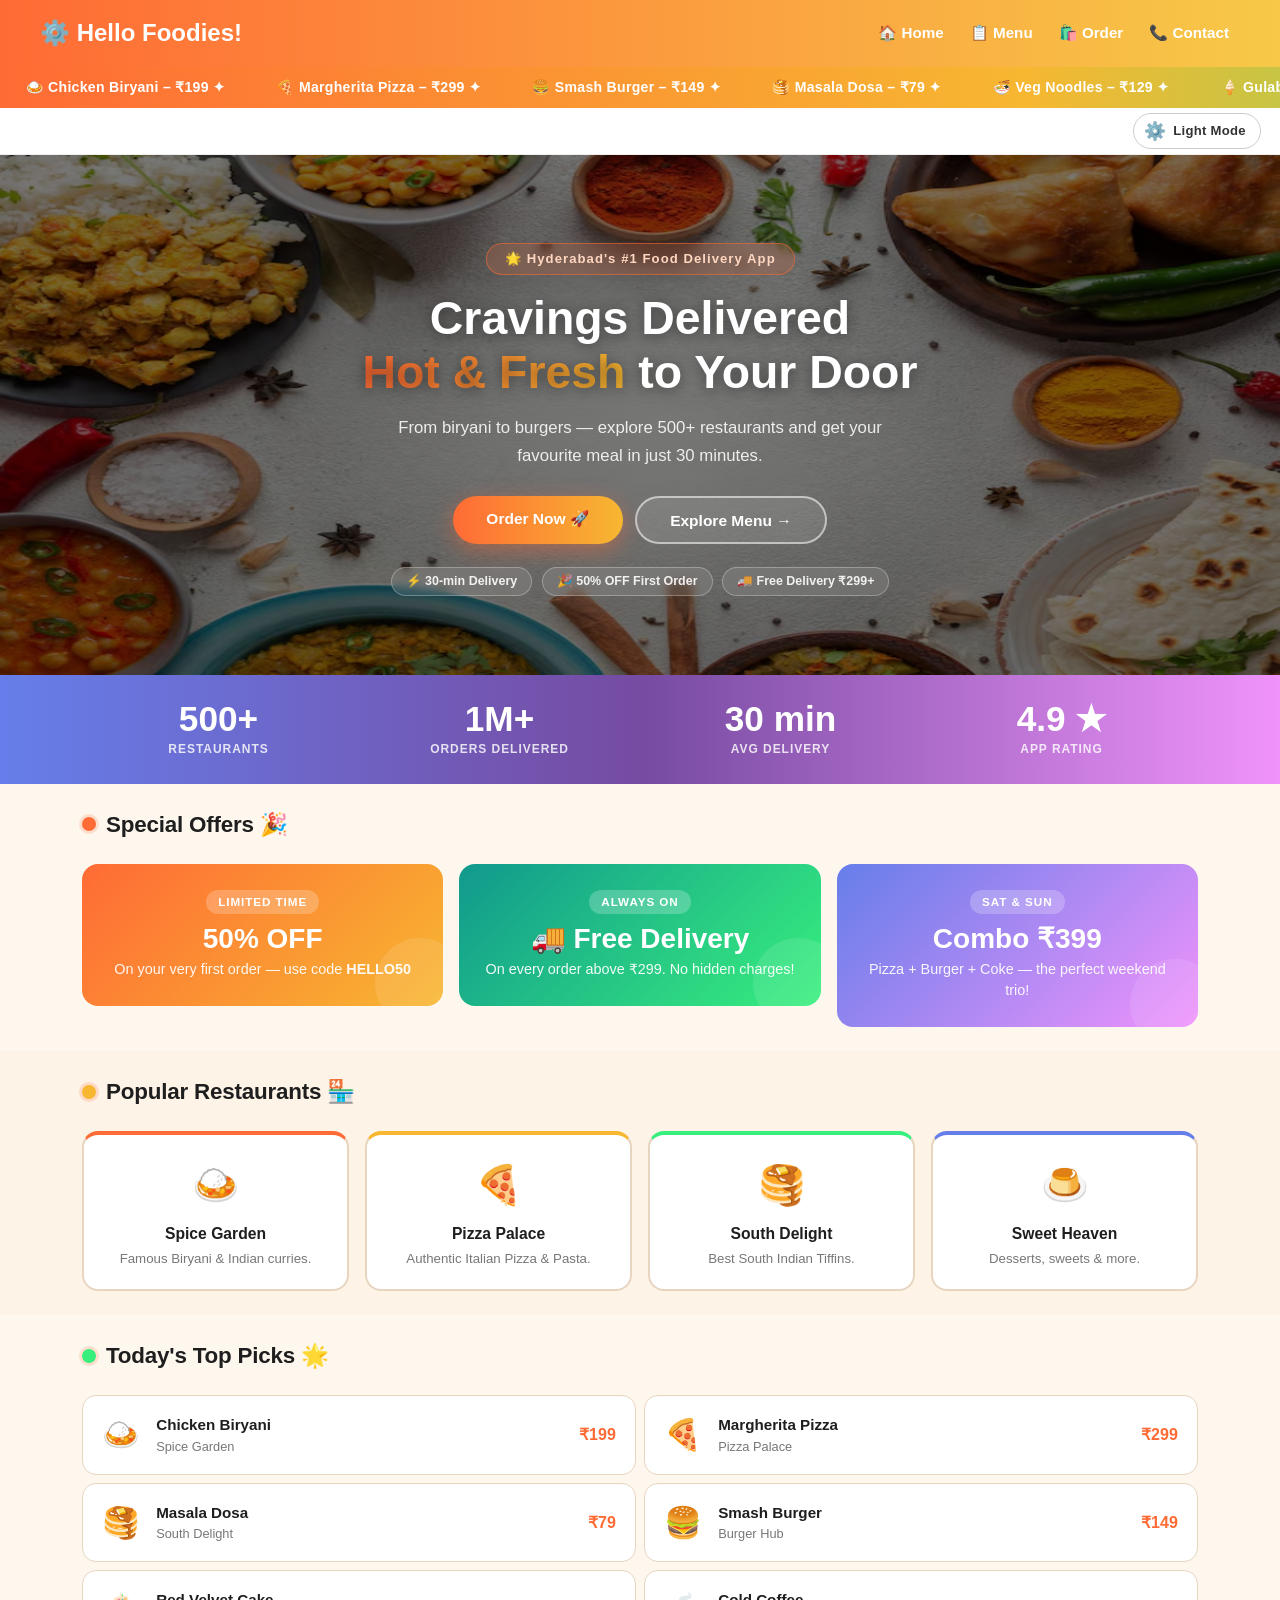
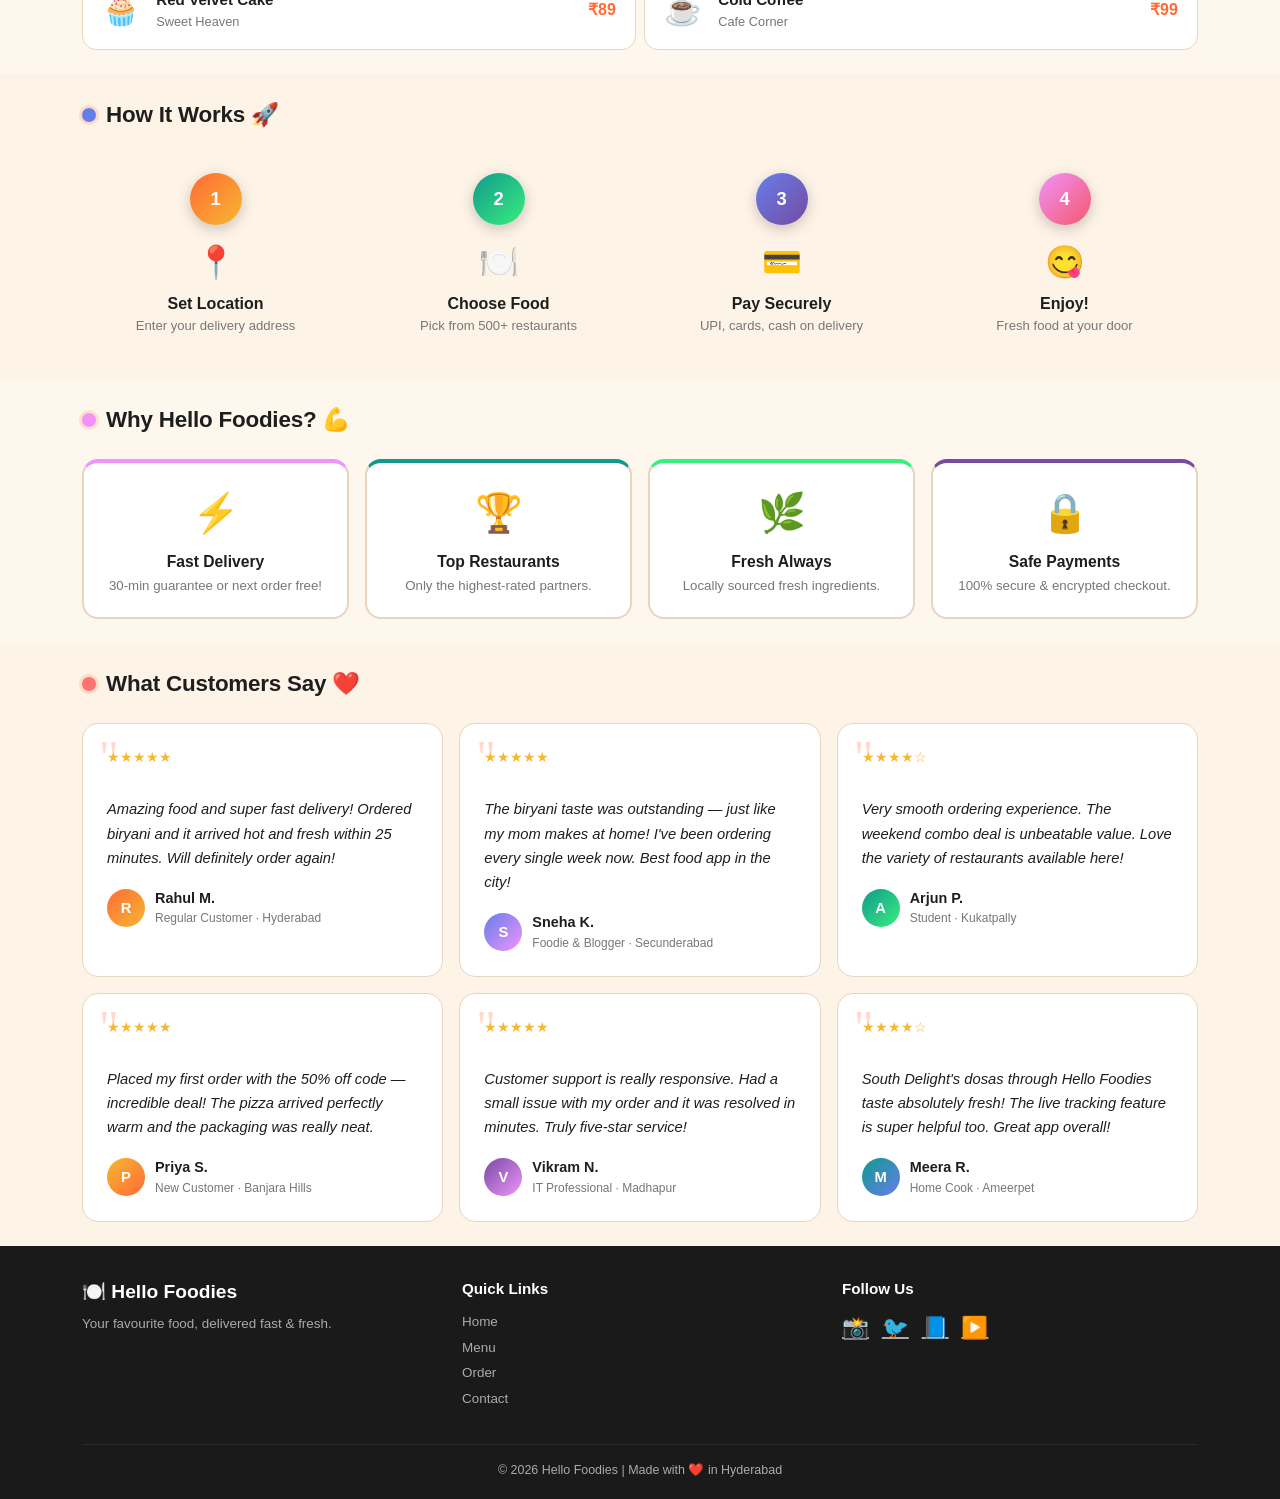
==== home.html @ 1c2cf685 "Add files via upload" ====
<!DOCTYPE html>
<html lang="en" data-theme="light">
<head>
  <meta charset="UTF-8">
  <meta name="viewport" content="width=device-width, initial-scale=1.0">
  <title>Hello Foodies</title>
  <link href="https://cdn.jsdelivr.net/npm/bootstrap@5.3.3/dist/css/bootstrap.min.css" rel="stylesheet">
  <link rel="stylesheet" href="home.css">
</head>
<body>

  <!-- ══ NAVBAR ══════════════════════════════════════ -->
  <nav class="navbar navbar-expand-lg">
    <div class="container-fluid px-4">
      <a class="navbar-brand" href="#">⚙️ Hello Foodies!</a>
      <button class="navbar-toggler border-0" type="button" data-bs-toggle="collapse" data-bs-target="#nav">
        <span style="color:#fff;font-size:1.6rem;">☰</span>
      </button>
      <div class="collapse navbar-collapse justify-content-end" id="nav">
        <ul class="navbar-nav gap-1">
          <li class="nav-item"><a class="nav-link" href="index.html">🏠 Home</a></li>
          <li class="nav-item"><a class="nav-link" href="menu.html">📋 Menu</a></li>
          <li class="nav-item"><a class="nav-link" href="order.html">🛍️ Order</a></li>
          <li class="nav-item"><a class="nav-link" href="contact.html">📞 Contact</a></li>
        </ul>
      </div>
    </div>
  </nav>

  <!-- ══ TICKER ══════════════════════════════════════ -->
  <div class="ticker-wrap">
    <div class="ticker-track" id="ticker"></div>
  </div>

  <!-- ══ GEAR TOGGLE ═════════════════════════════════ -->
  <div class="theme-bar">
    <button id="themeBtn">
      <span class="gear-icon">⚙️</span>
      <span id="btnLabel">Light Mode</span>
    </button>
  </div>

  <!-- ══ HERO ════════════════════════════════════════ -->
  <div class="hero">
    <div class="container hero-inner">
      <div class="hero-badge">🌟 Hyderabad's #1 Food Delivery App</div>
      <h2>Cravings Delivered<br><span class="hero-highlight">Hot & Fresh</span> to Your Door</h2>
      <p>From biryani to burgers — explore 500+ restaurants and get your favourite meal in just 30 minutes.</p>
      <div class="hero-btns">
        <a href="order.html" class="btn-hero btn-hero-primary">Order Now 🚀</a>
        <a href="menu.html" class="btn-hero btn-hero-outline">Explore Menu →</a>
      </div>
      <div class="hero-tags">
        <span class="hero-tag">⚡ 30-min Delivery</span>
        <span class="hero-tag">🎉 50% OFF First Order</span>
        <span class="hero-tag">🚚 Free Delivery ₹299+</span>
      </div>
    </div>
  </div>

  <!-- ══ STATS STRIP ══════════════════════════════════ -->
  <div class="stat-strip">
    <div class="container">
      <div class="row g-2 justify-content-center">
        <div class="col-6 col-md-3"><div class="stat-item"><div class="stat-num" data-target="500" data-suffix="+">0</div><div class="stat-lbl">Restaurants</div></div></div>
        <div class="col-6 col-md-3"><div class="stat-item"><div class="stat-num" data-target="1000000" data-suffix="+" data-display="1M">0</div><div class="stat-lbl">Orders Delivered</div></div></div>
        <div class="col-6 col-md-3"><div class="stat-item"><div class="stat-num" data-target="30" data-suffix=" min">0</div><div class="stat-lbl">Avg Delivery</div></div></div>
        <div class="col-6 col-md-3"><div class="stat-item"><div class="stat-num" data-target="4.9" data-suffix=" ★" data-decimal="1">0</div><div class="stat-lbl">App Rating</div></div></div>
      </div>
    </div>
  </div>

  <!-- ══ SPECIAL OFFERS ══════════════════════════════ -->
  <section class="bg-warm py-4">
    <div class="container">
      <div class="sec-head"><span class="sec-dot" style="background:#ff6b35;"></span>Special Offers 🎉</div>
      <div class="row g-3">
        <div class="col-md-4">
          <div class="offer-card o1">
            <div class="offer-tag">LIMITED TIME</div>
            <h4>50% OFF</h4>
            <p>On your very first order — use code <strong>HELLO50</strong></p>
          </div>
        </div>
        <div class="col-md-4">
          <div class="offer-card o2">
            <div class="offer-tag">ALWAYS ON</div>
            <h4>🚚 Free Delivery</h4>
            <p>On every order above ₹299. No hidden charges!</p>
          </div>
        </div>
        <div class="col-md-4">
          <div class="offer-card o3">
            <div class="offer-tag">SAT &amp; SUN</div>
            <h4>Combo ₹399</h4>
            <p>Pizza + Burger + Coke — the perfect weekend trio!</p>
          </div>
        </div>
      </div>
    </div>
  </section>

  <!-- ══ POPULAR RESTAURANTS ══════════════════════════ -->
  <section class="bg-plain py-4">
    <div class="container">
      <div class="sec-head"><span class="sec-dot" style="background:#f7b731;"></span>Popular Restaurants 🏪</div>
      <div class="row g-3">
        <div class="col-6 col-md-3"><div class="food-card fc-red"><span class="fem">🍛</span><div class="ftit">Spice Garden</div><p class="fsub">Famous Biryani &amp; Indian curries.</p></div></div>
        <div class="col-6 col-md-3"><div class="food-card fc-yellow"><span class="fem">🍕</span><div class="ftit">Pizza Palace</div><p class="fsub">Authentic Italian Pizza &amp; Pasta.</p></div></div>
        <div class="col-6 col-md-3"><div class="food-card fc-green"><span class="fem">🥞</span><div class="ftit">South Delight</div><p class="fsub">Best South Indian Tiffins.</p></div></div>
        <div class="col-6 col-md-3"><div class="food-card fc-blue"><span class="fem">🍮</span><div class="ftit">Sweet Heaven</div><p class="fsub">Desserts, sweets &amp; more.</p></div></div>
      </div>
    </div>
  </section>

  <!-- ══ TODAY'S TOP PICKS ════════════════════════════ -->
  <section class="bg-warm py-4">
    <div class="container">
      <div class="sec-head"><span class="sec-dot" style="background:#38ef7d;"></span>Today's Top Picks 🌟</div>
      <div class="row g-2" id="menuList"></div>
    </div>
  </section>

  <!-- ══ HOW IT WORKS ═════════════════════════════════ -->
  <section class="bg-plain py-4">
    <div class="container">
      <div class="sec-head"><span class="sec-dot" style="background:#667eea;"></span>How It Works 🚀</div>
      <div class="row g-3 text-center">
        <div class="col-6 col-md-3">
          <div class="step-wrap">
            <div class="step-circle" style="background:linear-gradient(135deg,#ff6b35,#f7b731);">1</div>
            <div class="se">📍</div><div class="st">Set Location</div><p class="sd">Enter your delivery address</p>
          </div>
        </div>
        <div class="col-6 col-md-3">
          <div class="step-wrap">
            <div class="step-circle" style="background:linear-gradient(135deg,#11998e,#38ef7d);">2</div>
            <div class="se">🍽️</div><div class="st">Choose Food</div><p class="sd">Pick from 500+ restaurants</p>
          </div>
        </div>
        <div class="col-6 col-md-3">
          <div class="step-wrap">
            <div class="step-circle" style="background:linear-gradient(135deg,#667eea,#764ba2);">3</div>
            <div class="se">💳</div><div class="st">Pay Securely</div><p class="sd">UPI, cards, cash on delivery</p>
          </div>
        </div>
        <div class="col-6 col-md-3">
          <div class="step-wrap">
            <div class="step-circle" style="background:linear-gradient(135deg,#f093fb,#f5576c);">4</div>
            <div class="se">😋</div><div class="st">Enjoy!</div><p class="sd">Fresh food at your door</p>
          </div>
        </div>
      </div>
    </div>
  </section>

  <!-- ══ WHY US ════════════════════════════════════════ -->
  <section class="bg-warm py-4">
    <div class="container">
      <div class="sec-head"><span class="sec-dot" style="background:#f093fb;"></span>Why Hello Foodies? 💪</div>
      <div class="row g-3">
        <div class="col-6 col-md-3"><div class="food-card fc-pink"><span class="fem">⚡</span><div class="ftit">Fast Delivery</div><p class="fsub">30-min guarantee or next order free!</p></div></div>
        <div class="col-6 col-md-3"><div class="food-card fc-teal"><span class="fem">🏆</span><div class="ftit">Top Restaurants</div><p class="fsub">Only the highest-rated partners.</p></div></div>
        <div class="col-6 col-md-3"><div class="food-card fc-green"><span class="fem">🌿</span><div class="ftit">Fresh Always</div><p class="fsub">Locally sourced fresh ingredients.</p></div></div>
        <div class="col-6 col-md-3"><div class="food-card fc-purple"><span class="fem">🔒</span><div class="ftit">Safe Payments</div><p class="fsub">100% secure &amp; encrypted checkout.</p></div></div>
      </div>
    </div>
  </section>

  <!-- ══ CUSTOMER REVIEWS ══════════════════════════════ -->
  <section class="bg-plain py-4">
    <div class="container">
      <div class="sec-head"><span class="sec-dot" style="background:#fd7272;"></span>What Customers Say ❤️</div>
      <div class="row g-3">
        <div class="col-md-4">
          <div class="rev-card">
            <div class="rev-quote">"</div>
            <div class="stars">★★★★★</div>
            <p class="rev-text">Amazing food and super fast delivery! Ordered biryani and it arrived hot and fresh within 25 minutes. Will definitely order again!</p>
            <div class="rev-person">
              <div class="rev-avatar" style="background:linear-gradient(135deg,#ff6b35,#f7b731);">R</div>
              <div><div class="rev-name">Rahul M.</div><div class="rev-role">Regular Customer · Hyderabad</div></div>
            </div>
          </div>
        </div>
        <div class="col-md-4">
          <div class="rev-card">
            <div class="rev-quote">"</div>
            <div class="stars">★★★★★</div>
            <p class="rev-text">The biryani taste was outstanding — just like my mom makes at home! I've been ordering every single week now. Best food app in the city!</p>
            <div class="rev-person">
              <div class="rev-avatar" style="background:linear-gradient(135deg,#667eea,#f093fb);">S</div>
              <div><div class="rev-name">Sneha K.</div><div class="rev-role">Foodie &amp; Blogger · Secunderabad</div></div>
            </div>
          </div>
        </div>
        <div class="col-md-4">
          <div class="rev-card">
            <div class="rev-quote">"</div>
            <div class="stars">★★★★☆</div>
            <p class="rev-text">Very smooth ordering experience. The weekend combo deal is unbeatable value. Love the variety of restaurants available here!</p>
            <div class="rev-person">
              <div class="rev-avatar" style="background:linear-gradient(135deg,#11998e,#38ef7d);">A</div>
              <div><div class="rev-name">Arjun P.</div><div class="rev-role">Student · Kukatpally</div></div>
            </div>
          </div>
        </div>
        <div class="col-md-4">
          <div class="rev-card">
            <div class="rev-quote">"</div>
            <div class="stars">★★★★★</div>
            <p class="rev-text">Placed my first order with the 50% off code — incredible deal! The pizza arrived perfectly warm and the packaging was really neat.</p>
            <div class="rev-person">
              <div class="rev-avatar" style="background:linear-gradient(135deg,#f7b731,#ff6b35);">P</div>
              <div><div class="rev-name">Priya S.</div><div class="rev-role">New Customer · Banjara Hills</div></div>
            </div>
          </div>
        </div>
        <div class="col-md-4">
          <div class="rev-card">
            <div class="rev-quote">"</div>
            <div class="stars">★★★★★</div>
            <p class="rev-text">Customer support is really responsive. Had a small issue with my order and it was resolved in minutes. Truly five-star service!</p>
            <div class="rev-person">
              <div class="rev-avatar" style="background:linear-gradient(135deg,#764ba2,#f093fb);">V</div>
              <div><div class="rev-name">Vikram N.</div><div class="rev-role">IT Professional · Madhapur</div></div>
            </div>
          </div>
        </div>
        <div class="col-md-4">
          <div class="rev-card">
            <div class="rev-quote">"</div>
            <div class="stars">★★★★☆</div>
            <p class="rev-text">South Delight's dosas through Hello Foodies taste absolutely fresh! The live tracking feature is super helpful too. Great app overall!</p>
            <div class="rev-person">
              <div class="rev-avatar" style="background:linear-gradient(135deg,#11998e,#667eea);">M</div>
              <div><div class="rev-name">Meera R.</div><div class="rev-role">Home Cook · Ameerpet</div></div>
            </div>
          </div>
        </div>
      </div>
    </div>
  </section>

  <!-- ══ FOOTER ════════════════════════════════════════ -->
  <footer>
    <div class="container">
      <div class="row g-4 pb-3">
        <div class="col-md-4">
          <div class="ft-brand">🍽️ Hello Foodies</div>
          <p style="font-size:.84rem;margin-top:.4rem;color:#aaa;line-height:1.6;">Your favourite food, delivered fast &amp; fresh.</p>
        </div>
        <div class="col-md-4">
          <div style="color:#fff;font-weight:700;margin-bottom:.7rem;font-size:.95rem;">Quick Links</div>
          <div style="display:flex;flex-direction:column;gap:.35rem;">
            <a class="ft-link" href="index.html">Home</a>
            <a class="ft-link" href="menu.html">Menu</a>
            <a class="ft-link" href="order.html">Order</a>
            <a class="ft-link" href="contact.html">Contact</a>
          </div>
        </div>
        <div class="col-md-4">
          <div style="color:#fff;font-weight:700;margin-bottom:.7rem;font-size:.95rem;">Follow Us</div>
          <div class="ft-social">
            <a href="#" title="Instagram">📸</a>
            <a href="#" title="Twitter">🐦</a>
            <a href="#" title="Facebook">📘</a>
            <a href="#" title="YouTube">▶️</a>
          </div>
        </div>
      </div>
      <div class="ft-copy">© 2026 Hello Foodies | Made with ❤️ in Hyderabad</div>
    </div>
  </footer>

  <script src="https://cdn.jsdelivr.net/npm/bootstrap@5.3.3/dist/js/bootstrap.bundle.min.js"></script>
  <script src="home.js"></script>
</body>
</html>
---- home.css ----
/* ─── THEME TOKENS ─────────────────────────────── */
[data-theme="light"] {
  --bg:        #fdf3e7;
  --bg2:       #fef7ee;
  --text:      #1e1e1e;
  --muted:     #777;
  --card-bg:   #ffffff;
  --card-bdr:  #e8d5c0;
  --nav-bg:    linear-gradient(90deg,#ff6b35,#f7b731);
  --footer-bg: #1a1a1a;
  --footer-txt:#aaa;
}
[data-theme="dark"] {
  --bg:        #111111;
  --bg2:       #1a1a1a;
  --text:      #f0f0f0;
  --muted:     #999;
  --card-bg:   #222222;
  --card-bdr:  #333;
  --nav-bg:    linear-gradient(90deg,#1a1a1a,#2c2c2c);
  --footer-bg: #050505;
  --footer-txt:#777;
}

*, *::before, *::after { box-sizing: border-box; margin: 0; }
body {
  background: var(--bg);
  color: var(--text);
  font-family: 'Segoe UI', sans-serif;
  transition: background .35s, color .35s;
  overflow-x: hidden;
}

/* ─── NAVBAR ────────────────────────────────────── */
.navbar {
  background: linear-gradient(90deg,#ff6b35,#f7c948) !important;
  box-shadow: none;
  padding: .65rem 1rem;
  transition: background .35s;
}
[data-theme="dark"] .navbar { background: linear-gradient(90deg,#1a1a1a,#2c2c2c) !important; }
.navbar-brand {
  font-weight: 900;
  font-size: 1.5rem;
  color: #fff !important;
  display: flex;
  align-items: center;
  gap: 6px;
}
.nav-link {
  color: #fff !important;
  font-weight: 600;
  font-size: .95rem;
  padding: 5px 11px !important;
  display: flex;
  align-items: center;
  gap: 5px;
  border-radius: 6px;
  transition: background .2s;
}
.nav-link:hover { background: rgba(255,255,255,.18); }
.nav-link i { font-size: .88rem; }

/* ─── TICKER ────────────────────────────────────── */
.ticker-wrap {
  overflow: hidden;
  padding: 10px 0;
  background: linear-gradient(90deg, #ff6b35, #f7b731, #38ef7d, #667eea, #f093fb, #ff6b35);
  background-size: 400% 100%;
  animation: tickerShift 7s linear infinite;
}
@keyframes tickerShift {
  0%   { background-position: 0% 50%; }
  100% { background-position: 200% 50%; }
}
.ticker-track {
  display: flex;
  white-space: nowrap;
  animation: tickerScroll 30s linear infinite;
  width: max-content;
}
.ticker-item {
  padding: 0 1.6rem;
  color: #fff;
  font-size: .88rem;
  font-weight: 700;
  letter-spacing: .02em;
}
@keyframes tickerScroll {
  from { transform: translateX(0); }
  to   { transform: translateX(-50%); }
}

/* ─── GEAR TOGGLE BAR ───────────────────────────── */
.theme-bar {
  display: flex;
  justify-content: flex-end;
  align-items: center;
  padding: 5px 1.2rem;
  background: #fff;
  border-bottom: 1px solid #eee;
  transition: background .35s;
}
[data-theme="dark"] .theme-bar { background: #181818; border-bottom-color: #333; }
#themeBtn {
  display: flex;
  align-items: center;
  gap: 7px;
  background: none;
  border: 1.5px solid #ccc;
  border-radius: 50px;
  padding: 4px 14px 4px 10px;
  cursor: pointer;
  color: #333;
  font-size: .82rem;
  font-weight: 700;
  letter-spacing: .02em;
  transition: border-color .2s, color .2s;
}
[data-theme="dark"] #themeBtn { color: #f0f0f0; border-color: #555; }
#themeBtn:hover { border-color: #ff6b35; color: #ff6b35; }
.gear-icon {
  font-size: 1.1rem;
  display: inline-block;
  animation: gearSpin 3s linear infinite;
  color: #555;
}
[data-theme="dark"] .gear-icon { color: #ccc; }
@keyframes gearSpin {
  from { transform: rotate(0deg); }
  to   { transform: rotate(360deg); }
}

/* ─── HERO ──────────────────────────────────────── */
.hero {
  position: relative;
  padding: 4.5rem 0 4rem;
  display: flex;
  align-items: center;
  text-align: center;
  overflow: hidden;
  background-image: url('loginpage.avif');
  background-size: 100% 100%;
  background-position: center;
  background-repeat: no-repeat;
  height: 520px;
}
.hero::before {
  content: '';
  position: absolute;
  inset: 0;
  background: rgba(0,0,0,.52);
}
.hero-inner {
  position: relative;
  z-index: 1;
  width: 100%;
}

/* ── Glow reveal animations ── */
@keyframes heroFadeUp {
  from { opacity: 0; transform: translateY(28px); filter: blur(6px); }
  to   { opacity: 1; transform: translateY(0);    filter: blur(0); }
}
@keyframes heroGlow {
  0%,100% { text-shadow: 0 0 18px rgba(255,107,53,.4), 0 2px 14px rgba(0,0,0,.4); }
  50%      { text-shadow: 0 0 36px rgba(255,107,53,.75), 0 2px 20px rgba(0,0,0,.4); }
}
@keyframes badgePop {
  from { opacity: 0; transform: scale(.8) translateY(-10px); }
  to   { opacity: 1; transform: scale(1)  translateY(0); }
}
@keyframes tagSlide {
  from { opacity: 0; transform: translateY(16px); }
  to   { opacity: 1; transform: translateY(0); }
}

.hero-badge {
  display: inline-block;
  background: rgba(255,107,53,.18);
  border: 1.5px solid rgba(255,107,53,.55);
  color: #ffd6c0;
  font-size: .82rem;
  font-weight: 700;
  letter-spacing: .08em;
  padding: 5px 18px;
  border-radius: 50px;
  margin-bottom: 1rem;
  backdrop-filter: blur(6px);
  opacity: 0;
  animation: badgePop .7s cubic-bezier(.34,1.56,.64,1) .2s forwards;
}

.hero h2 {
  font-size: 2.9rem;
  font-weight: 900;
  color: #fff;
  text-shadow: 0 2px 14px rgba(0,0,0,.45);
  line-height: 1.18;
  opacity: 0;
  animation: heroFadeUp .85s ease .55s forwards;
}
.hero-highlight {
  background: linear-gradient(90deg, #ff6b35, #f7b731);
  -webkit-background-clip: text;
  -webkit-text-fill-color: transparent;
  background-clip: text;
  animation: heroFadeUp .85s ease .55s forwards, heroGlow 3s ease 1.4s infinite;
  display: inline-block;
}

.hero p {
  color: rgba(255,255,255,.88);
  max-width: 520px;
  margin: .85rem auto 0;
  font-size: 1.05rem;
  line-height: 1.7;
  opacity: 0;
  animation: heroFadeUp .85s ease .85s forwards;
}

.hero-btns {
  margin-top: 1.6rem;
  display: flex;
  gap: .75rem;
  justify-content: center;
  flex-wrap: wrap;
  opacity: 0;
  animation: heroFadeUp .85s ease 1.1s forwards;
}
.btn-hero {
  display: inline-block;
  font-weight: 800;
  border-radius: 50px;
  padding: .65rem 2.1rem;
  text-decoration: none;
  transition: transform .22s, box-shadow .22s;
  font-size: .97rem;
}
.btn-hero-primary {
  background: linear-gradient(90deg, #ff6b35, #f7b731);
  color: #fff;
  box-shadow: 0 6px 22px rgba(255,107,53,.45);
}
.btn-hero-primary:hover { transform: translateY(-3px); box-shadow: 0 12px 30px rgba(255,107,53,.55); color: #fff; }
.btn-hero-outline {
  background: rgba(255,255,255,.1);
  color: #fff;
  border: 2px solid rgba(255,255,255,.55);
  backdrop-filter: blur(6px);
}
.btn-hero-outline:hover { background: rgba(255,255,255,.22); transform: translateY(-3px); color: #fff; }

.hero-tags {
  margin-top: 1.4rem;
  display: flex;
  gap: .6rem;
  justify-content: center;
  flex-wrap: wrap;
}
.hero-tag {
  background: rgba(255,255,255,.1);
  border: 1px solid rgba(255,255,255,.28);
  color: rgba(255,255,255,.9);
  font-size: .78rem;
  font-weight: 600;
  padding: 4px 14px;
  border-radius: 50px;
  backdrop-filter: blur(4px);
  opacity: 0;
  animation: tagSlide .6s ease forwards;
}
.hero-tag:nth-child(1) { animation-delay: 1.35s; }
.hero-tag:nth-child(2) { animation-delay: 1.5s; }
.hero-tag:nth-child(3) { animation-delay: 1.65s; }

/* ─── STATS STRIP ───────────────────────────────── */
.stat-strip {
  background: linear-gradient(90deg, #667eea, #764ba2, #f093fb);
  padding: 1.6rem 0;
}
[data-theme="dark"] .stat-strip {
  background: linear-gradient(90deg, #1a237e, #4a148c, #6a1b9a);
}
.stat-item { text-align: center; color: #fff; }
.stat-num {
  font-size: 2.2rem;
  font-weight: 900;
  line-height: 1;
  transition: transform .2s;
}
.stat-num.popped { animation: statPop .4s cubic-bezier(.34,1.56,.64,1); }
@keyframes statPop {
  0%   { transform: scale(1); }
  50%  { transform: scale(1.18); }
  100% { transform: scale(1); }
}
.stat-lbl { font-size: .75rem; font-weight: 700; opacity: .82; text-transform: uppercase; letter-spacing: .08em; margin-top: .25rem; }

/* ─── SECTION HEADINGS ──────────────────────────── */
.sec-head {
  display: flex;
  align-items: center;
  gap: 10px;
  font-size: 1.4rem;
  font-weight: 900;
  margin-bottom: 1.4rem;
  color: var(--text);
  letter-spacing: -.2px;
}
.sec-dot {
  width: 14px; height: 14px;
  border-radius: 50%;
  flex-shrink: 0;
  display: inline-block;
  box-shadow: 0 0 0 3px rgba(255,107,53,.18);
}

/* ─── OFFER CARDS ───────────────────────────────── */
.offer-card {
  border-radius: 16px;
  padding: 1.6rem 1.4rem;
  color: #fff;
  text-align: center;
  position: relative;
  overflow: hidden;
  transition: transform .25s, box-shadow .25s;
}
.offer-card:hover { transform: translateY(-5px); box-shadow: 0 14px 32px rgba(0,0,0,.18); }
.offer-card::after {
  content: '';
  position: absolute;
  bottom: -22px; right: -22px;
  width: 90px; height: 90px;
  border-radius: 50%;
  background: rgba(255,255,255,.1);
}
.offer-tag {
  display: inline-block;
  background: rgba(255,255,255,.22);
  border-radius: 50px;
  padding: 3px 12px;
  font-size: .73rem;
  font-weight: 700;
  letter-spacing: .08em;
  margin-bottom: .5rem;
}
.offer-card h4 { font-size: 1.75rem; font-weight: 900; margin-bottom: .2rem; }
.offer-card p  { margin: 0; font-size: .9rem; opacity: .93; }
.o1 { background: linear-gradient(135deg, #ff6b35, #f7b731); }
.o2 { background: linear-gradient(135deg, #11998e, #38ef7d); }
.o3 { background: linear-gradient(135deg, #667eea, #f093fb); }

/* ─── FOOD CARDS ────────────────────────────────── */
.food-card {
  background: var(--card-bg);
  border: 2px solid var(--card-bdr);
  border-radius: 16px;
  padding: 1.3rem 1rem;
  text-align: center;
  height: 100%;
  transition: transform .25s, box-shadow .25s, background .35s, border-color .35s;
}
.food-card:hover { transform: translateY(-5px); box-shadow: 0 12px 28px rgba(0,0,0,.1); }
.food-card .fem  { font-size: 2.4rem; display: block; margin-bottom: .5rem; }
.food-card .ftit { font-weight: 800; font-size: .98rem; color: var(--text); margin-bottom: .2rem; }
.food-card .fsub { color: var(--muted); font-size: .83rem; margin: 0; }
.fc-red    { border-top: 4px solid #ff6b35; }
.fc-yellow { border-top: 4px solid #f7b731; }
.fc-green  { border-top: 4px solid #38ef7d; }
.fc-blue   { border-top: 4px solid #667eea; }
.fc-pink   { border-top: 4px solid #f093fb; }
.fc-teal   { border-top: 4px solid #11998e; }
.fc-purple { border-top: 4px solid #764ba2; }
.fc-orange { border-top: 4px solid #f7b731; }

/* ─── MENU PREVIEW ──────────────────────────────── */
.menu-row {
  background: var(--card-bg);
  border: 1.5px solid var(--card-bdr);
  border-radius: 14px;
  padding: 1rem 1.2rem;
  display: flex;
  align-items: center;
  gap: 1rem;
  transition: transform .2s, background .35s, border-color .35s;
}
.menu-row:hover { transform: translateX(4px); }
.menu-row .me  { font-size: 1.9rem; flex-shrink: 0; }
.menu-row .mn  { font-weight: 700; font-size: .95rem; color: var(--text); }
.menu-row .md  { font-size: .8rem; color: var(--muted); margin: 0; }
.menu-row .mp  { margin-left: auto; font-weight: 900; font-size: 1rem; color: #ff6b35; white-space: nowrap; }

/* ─── HOW IT WORKS ──────────────────────────────── */
.step-wrap { text-align: center; padding: 1.2rem .5rem; }
.step-circle {
  width: 52px; height: 52px;
  border-radius: 50%;
  display: flex; align-items: center; justify-content: center;
  font-weight: 900; font-size: 1.15rem; color: #fff;
  margin: 0 auto .8rem;
  box-shadow: 0 4px 14px rgba(0,0,0,.2);
}
.step-wrap .se  { font-size: 2rem; }
.step-wrap .st  { font-weight: 800; margin-top: .4rem; color: var(--text); }
.step-wrap .sd  { font-size: .82rem; color: var(--muted); margin: 0; }

/* ─── REVIEWS ───────────────────────────────────── */
.rev-card {
  background: var(--card-bg);
  border: 1.5px solid var(--card-bdr);
  border-radius: 16px;
  padding: 1.5rem;
  height: 100%;
  position: relative;
  transition: transform .25s, background .35s, border-color .35s;
}
.rev-card:hover { transform: translateY(-5px); box-shadow: 0 12px 28px rgba(0,0,0,.1); }
.rev-quote {
  font-size: 3rem;
  line-height: 1;
  color: #ff6b35;
  opacity: .25;
  font-family: Georgia, serif;
  position: absolute;
  top: 10px; left: 16px;
}
.rev-text {
  font-style: italic;
  color: var(--text);
  font-size: .92rem;
  line-height: 1.65;
  padding-top: 1.2rem;
  margin-bottom: 1.1rem;
}
.stars { color: #f7b731; font-size: .85rem; margin-bottom: .6rem; }
.rev-person { display: flex; align-items: center; gap: 10px; }
.rev-avatar {
  width: 38px; height: 38px;
  border-radius: 50%;
  display: flex; align-items: center; justify-content: center;
  font-weight: 900; font-size: .92rem; color: #fff;
  flex-shrink: 0;
}
.rev-name  { font-weight: 800; font-size: .9rem; color: var(--text); }
.rev-role  { font-size: .75rem; color: var(--muted); }

/* ─── FOOTER ────────────────────────────────────── */
footer { background: var(--footer-bg); color: var(--footer-txt); padding: 2rem 0 1.2rem; transition: background .35s; }
.ft-brand { color: #fff; font-weight: 800; font-size: 1.2rem; margin-bottom: .3rem; }
.ft-link { color: var(--footer-txt); text-decoration: none; margin-right: 1.1rem; font-size: .84rem; transition: color .2s; }
.ft-link:hover { color: #ff6b35; }
.ft-copy { font-size: .78rem; margin-top: 1.2rem; border-top: 1px solid #2a2a2a; padding-top: 1rem; text-align: center; }
.ft-social { font-size: 1.35rem; display: flex; gap: .8rem; }
.ft-social a { color: var(--footer-txt); transition: color .2s; }
.ft-social a:hover { color: #ff6b35; }

/* ─── SECTION BACKGROUNDS ───────────────────────── */
.bg-warm  { background: var(--bg2); transition: background .35s; }
.bg-plain { background: var(--bg);  transition: background .35s; }

@media(max-width:576px) { .hero h2 { font-size: 1.95rem; } .stat-num { font-size: 1.5rem; } }
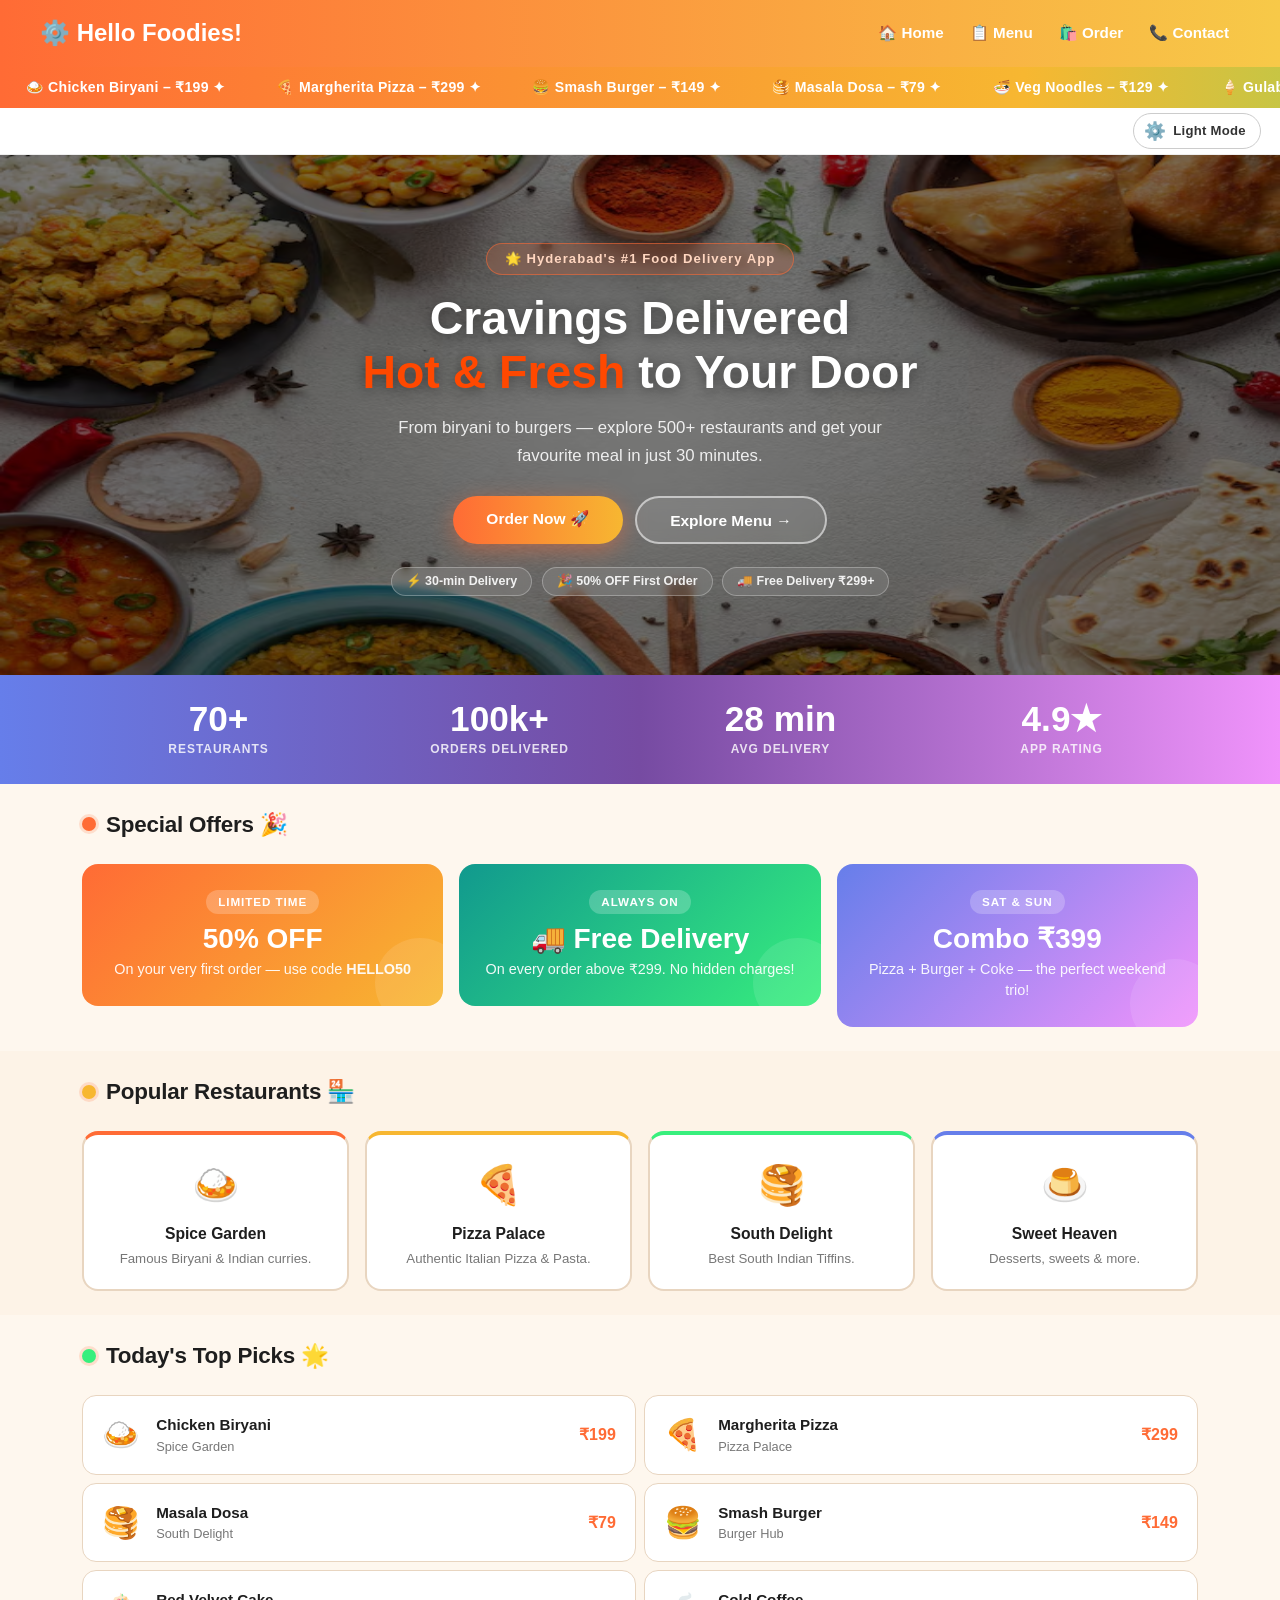
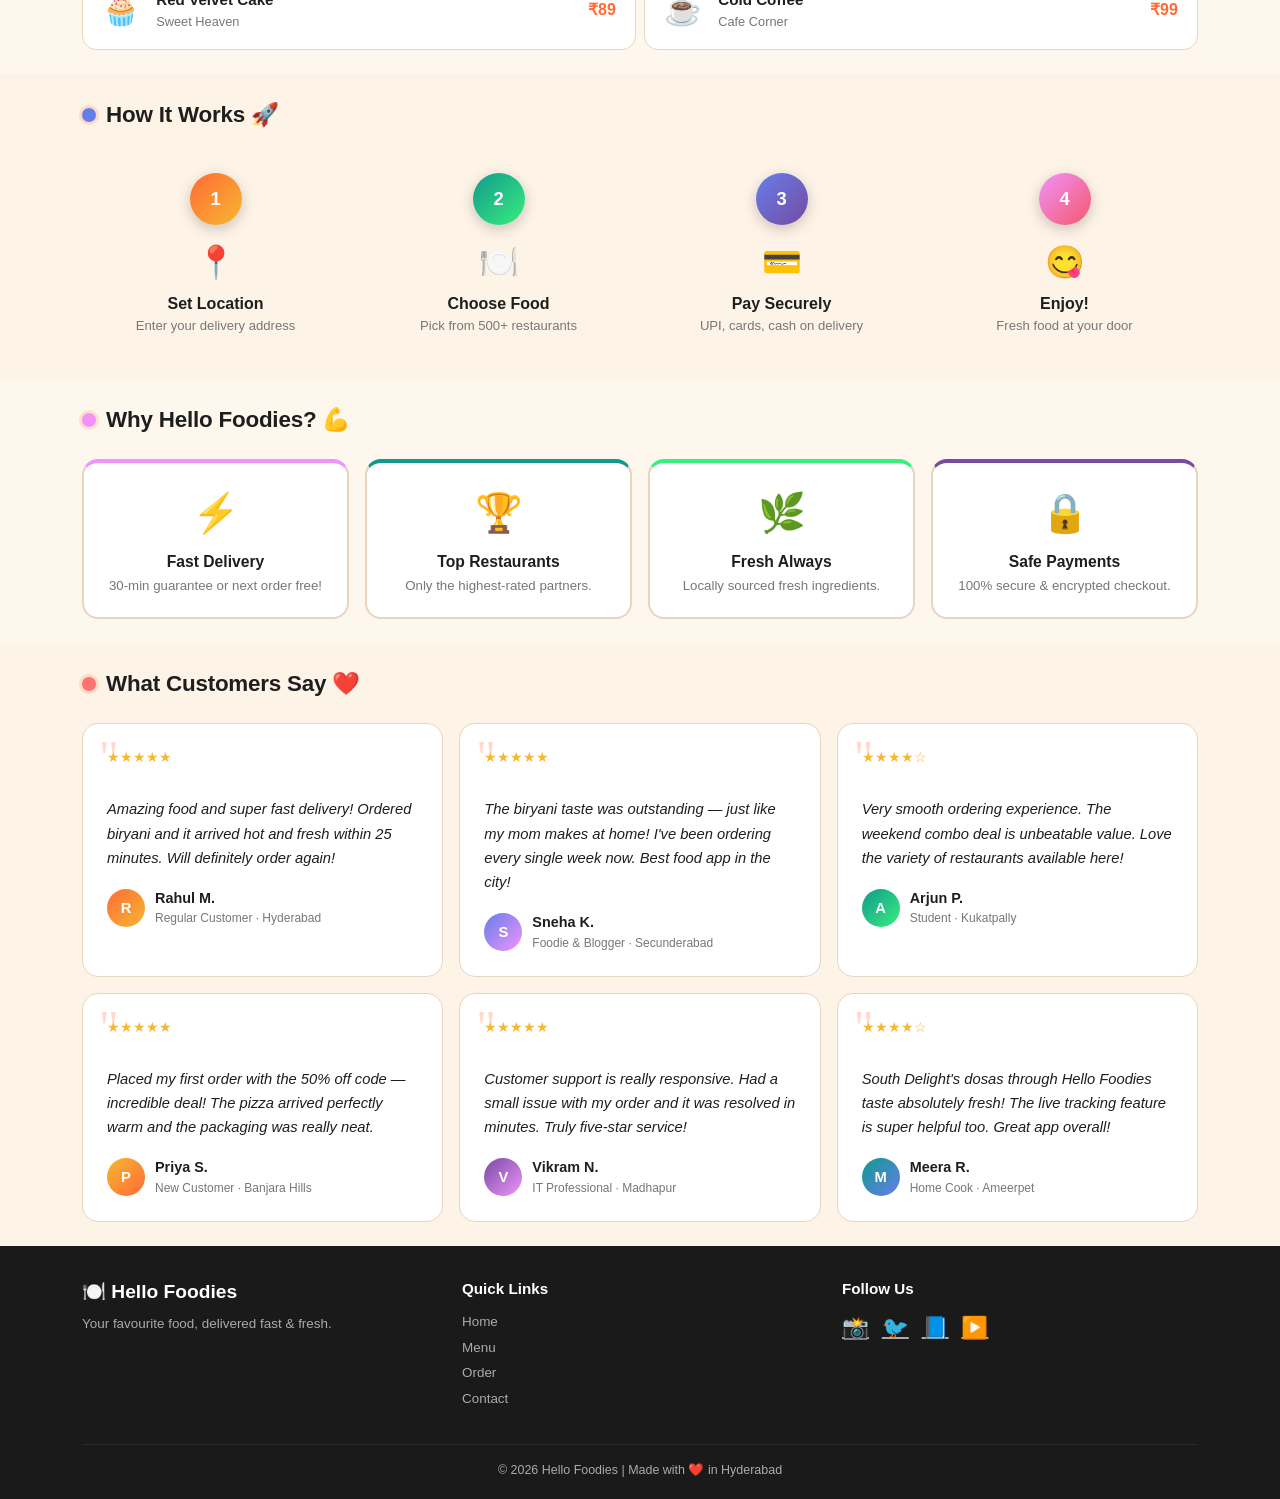
==== commit fccb7f81: "Add files via upload" ====
--- a/home.html
+++ b/home.html
@@ -59,17 +59,16 @@
   </div>
 
   <!-- ══ STATS STRIP ══════════════════════════════════ -->
-  <div class="stat-strip">
+ <div class="stat-strip">
     <div class="container">
       <div class="row g-2 justify-content-center">
-        <div class="col-6 col-md-3"><div class="stat-item"><div class="stat-num" data-target="500" data-suffix="+">0</div><div class="stat-lbl">Restaurants</div></div></div>
-        <div class="col-6 col-md-3"><div class="stat-item"><div class="stat-num" data-target="1000000" data-suffix="+" data-display="1M">0</div><div class="stat-lbl">Orders Delivered</div></div></div>
-        <div class="col-6 col-md-3"><div class="stat-item"><div class="stat-num" data-target="30" data-suffix=" min">0</div><div class="stat-lbl">Avg Delivery</div></div></div>
-        <div class="col-6 col-md-3"><div class="stat-item"><div class="stat-num" data-target="4.9" data-suffix=" ★" data-decimal="1">0</div><div class="stat-lbl">App Rating</div></div></div>
-      </div>
-    </div>
-  </div>
-
+        <div class="col-6 col-md-3"><div class="stat-item"><div class="stat-num" data-target="500" data-suffix="+">70+</div><div class="stat-lbl">Restaurants</div></div></div>
+        <div class="col-6 col-md-3"><div class="stat-item"><div class="stat-num" data-target="1000000" data-suffix="+" data-display="1M">100k+</div><div class="stat-lbl">Orders Delivered</div></div></div>
+        <div class="col-6 col-md-3"><div class="stat-item"><div class="stat-num" data-target="30" data-suffix=" min">28 min</div><div class="stat-lbl">Avg Delivery</div></div></div>
+        <div class="col-6 col-md-3"><div class="stat-item"><div class="stat-num" data-target="4.9" data-suffix=" ★" data-decimal="1">4.9★</div><div class="stat-lbl">App Rating</div></div></div>
+      </div>
+    </div>
+  </div>
   <!-- ══ SPECIAL OFFERS ══════════════════════════════ -->
   <section class="bg-warm py-4">
     <div class="container">
--- a/home.css
+++ b/home.css
@@ -156,25 +156,6 @@
   z-index: 1;
   width: 100%;
 }
-
-/* ── Glow reveal animations ── */
-@keyframes heroFadeUp {
-  from { opacity: 0; transform: translateY(28px); filter: blur(6px); }
-  to   { opacity: 1; transform: translateY(0);    filter: blur(0); }
-}
-@keyframes heroGlow {
-  0%,100% { text-shadow: 0 0 18px rgba(255,107,53,.4), 0 2px 14px rgba(0,0,0,.4); }
-  50%      { text-shadow: 0 0 36px rgba(255,107,53,.75), 0 2px 20px rgba(0,0,0,.4); }
-}
-@keyframes badgePop {
-  from { opacity: 0; transform: scale(.8) translateY(-10px); }
-  to   { opacity: 1; transform: scale(1)  translateY(0); }
-}
-@keyframes tagSlide {
-  from { opacity: 0; transform: translateY(16px); }
-  to   { opacity: 1; transform: translateY(0); }
-}
-
 .hero-badge {
   display: inline-block;
   background: rgba(255,107,53,.18);
@@ -187,46 +168,32 @@
   border-radius: 50px;
   margin-bottom: 1rem;
   backdrop-filter: blur(6px);
-  opacity: 0;
-  animation: badgePop .7s cubic-bezier(.34,1.56,.64,1) .2s forwards;
-}
-
+}
 .hero h2 {
   font-size: 2.9rem;
   font-weight: 900;
   color: #fff;
   text-shadow: 0 2px 14px rgba(0,0,0,.45);
   line-height: 1.18;
-  opacity: 0;
-  animation: heroFadeUp .85s ease .55s forwards;
 }
 .hero-highlight {
-  background: linear-gradient(90deg, #ff6b35, #f7b731);
-  -webkit-background-clip: text;
-  -webkit-text-fill-color: transparent;
+    color: rgb(255, 72, 0);
   background-clip: text;
-  animation: heroFadeUp .85s ease .55s forwards, heroGlow 3s ease 1.4s infinite;
-  display: inline-block;
-}
-
+  display: inline-block;
+}
 .hero p {
   color: rgba(255,255,255,.88);
   max-width: 520px;
   margin: .85rem auto 0;
   font-size: 1.05rem;
   line-height: 1.7;
-  opacity: 0;
-  animation: heroFadeUp .85s ease .85s forwards;
-}
-
+}
 .hero-btns {
   margin-top: 1.6rem;
   display: flex;
   gap: .75rem;
   justify-content: center;
   flex-wrap: wrap;
-  opacity: 0;
-  animation: heroFadeUp .85s ease 1.1s forwards;
 }
 .btn-hero {
   display: inline-block;
@@ -250,7 +217,6 @@
   backdrop-filter: blur(6px);
 }
 .btn-hero-outline:hover { background: rgba(255,255,255,.22); transform: translateY(-3px); color: #fff; }
-
 .hero-tags {
   margin-top: 1.4rem;
   display: flex;
@@ -267,12 +233,7 @@
   padding: 4px 14px;
   border-radius: 50px;
   backdrop-filter: blur(4px);
-  opacity: 0;
-  animation: tagSlide .6s ease forwards;
-}
-.hero-tag:nth-child(1) { animation-delay: 1.35s; }
-.hero-tag:nth-child(2) { animation-delay: 1.5s; }
-.hero-tag:nth-child(3) { animation-delay: 1.65s; }
+}
 
 /* ─── STATS STRIP ───────────────────────────────── */
 .stat-strip {
@@ -288,12 +249,6 @@
   font-weight: 900;
   line-height: 1;
   transition: transform .2s;
-}
-.stat-num.popped { animation: statPop .4s cubic-bezier(.34,1.56,.64,1); }
-@keyframes statPop {
-  0%   { transform: scale(1); }
-  50%  { transform: scale(1.18); }
-  100% { transform: scale(1); }
 }
 .stat-lbl { font-size: .75rem; font-weight: 700; opacity: .82; text-transform: uppercase; letter-spacing: .08em; margin-top: .25rem; }
 
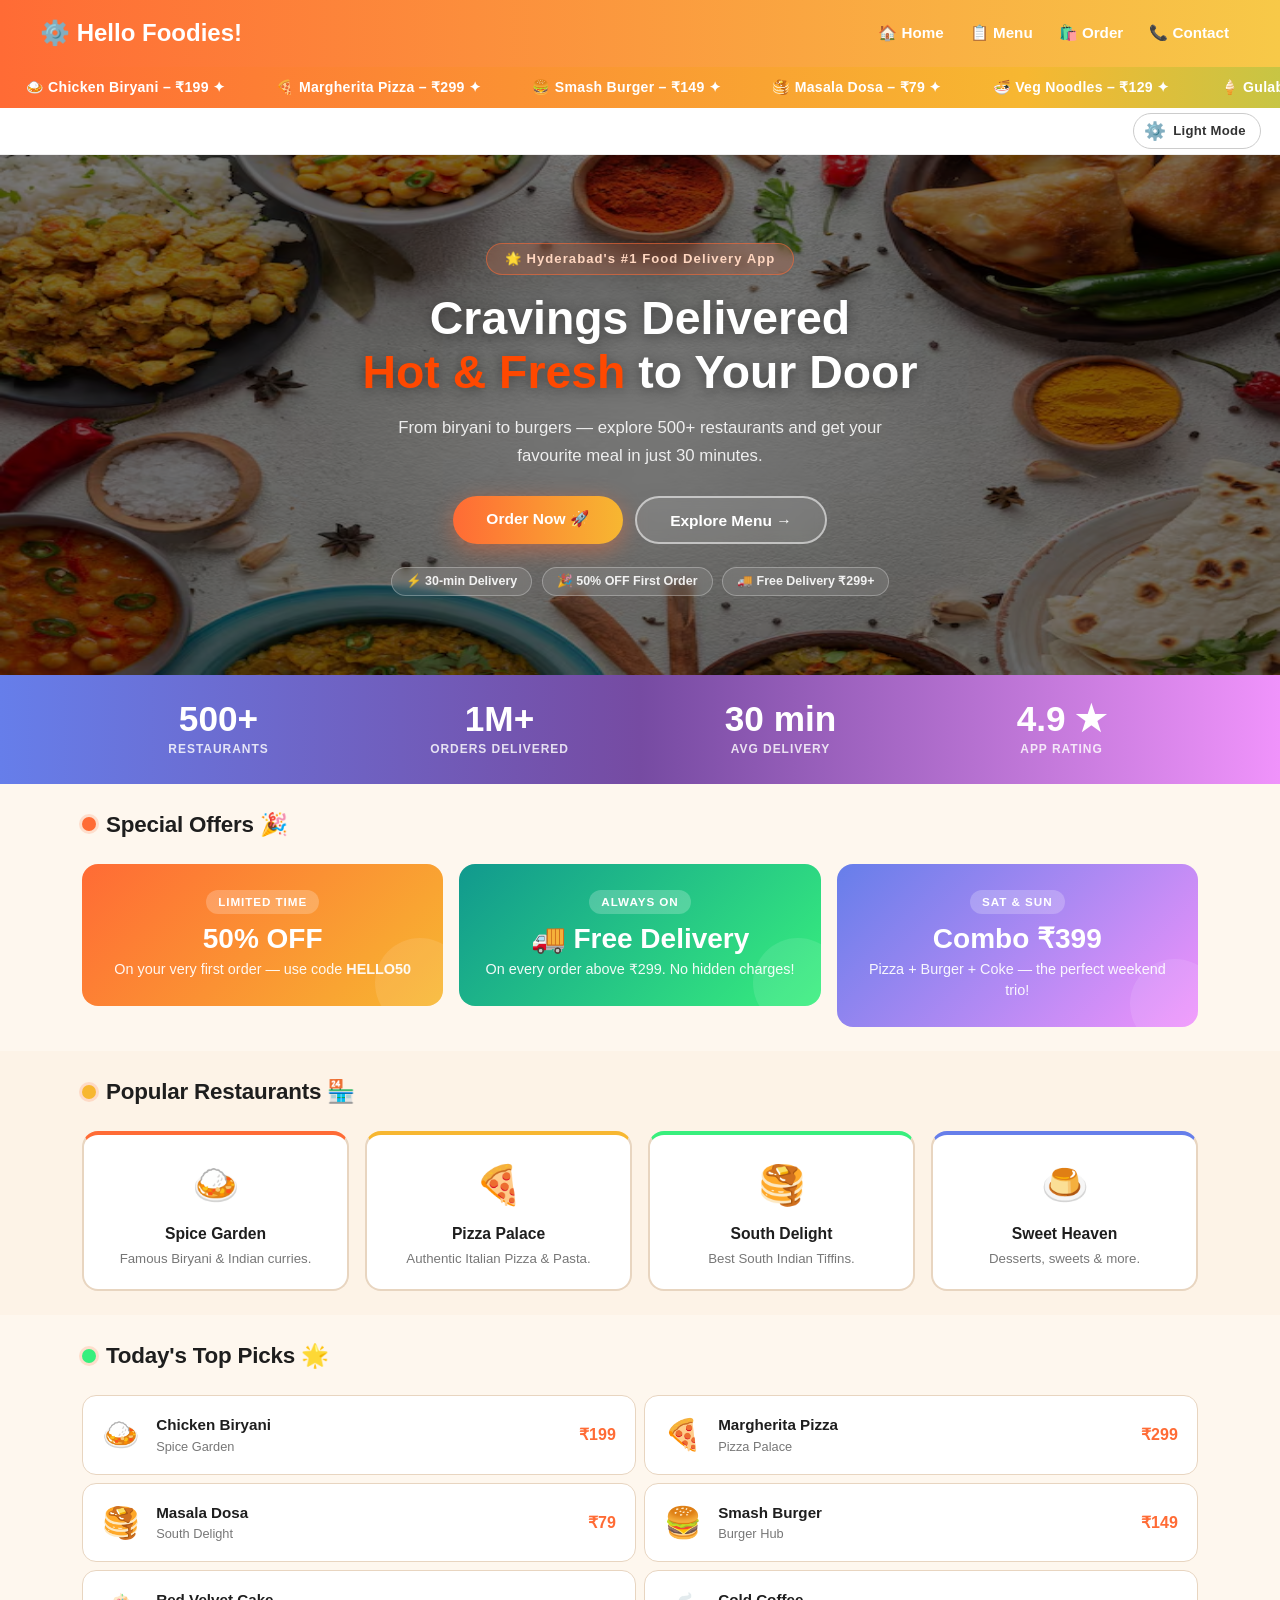
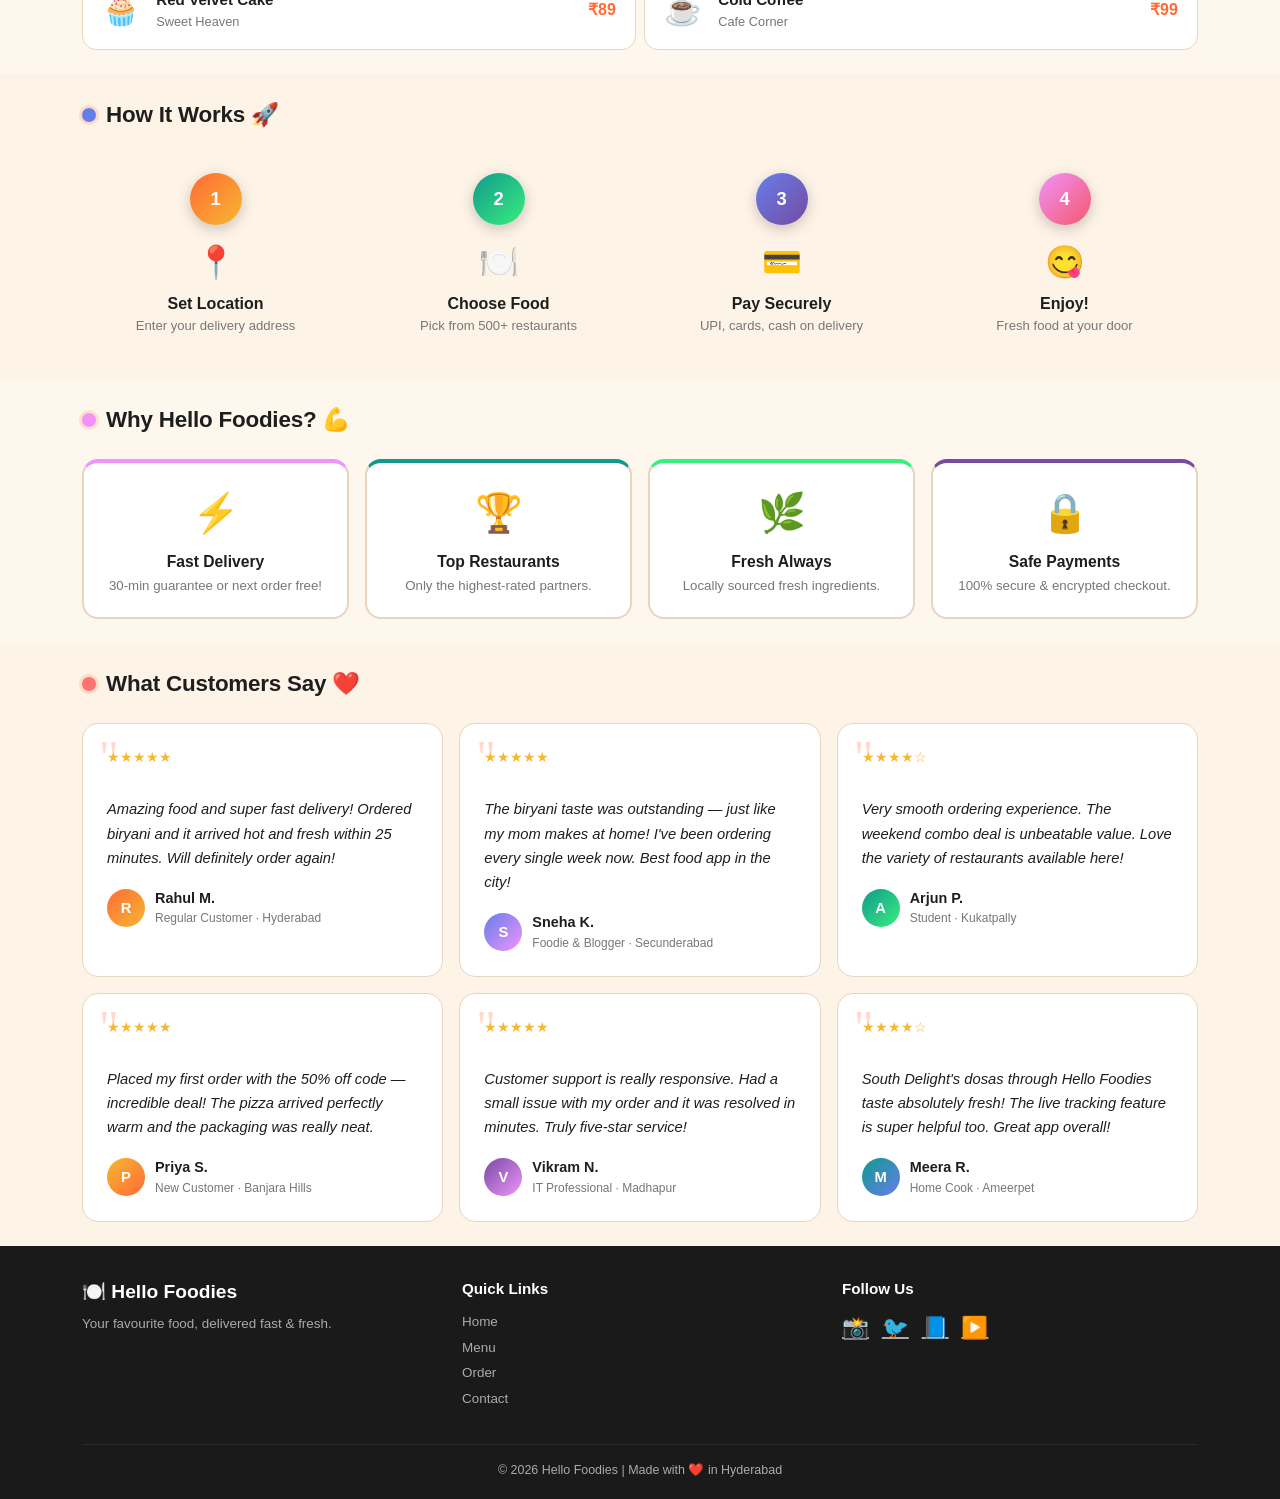
==== commit da458c40: "Update home.html" ====
--- a/home.html
+++ b/home.html
@@ -59,16 +59,17 @@
   </div>
 
   <!-- ══ STATS STRIP ══════════════════════════════════ -->
- <div class="stat-strip">
+  <div class="stat-strip">
     <div class="container">
       <div class="row g-2 justify-content-center">
-        <div class="col-6 col-md-3"><div class="stat-item"><div class="stat-num" data-target="500" data-suffix="+">70+</div><div class="stat-lbl">Restaurants</div></div></div>
-        <div class="col-6 col-md-3"><div class="stat-item"><div class="stat-num" data-target="1000000" data-suffix="+" data-display="1M">100k+</div><div class="stat-lbl">Orders Delivered</div></div></div>
-        <div class="col-6 col-md-3"><div class="stat-item"><div class="stat-num" data-target="30" data-suffix=" min">28 min</div><div class="stat-lbl">Avg Delivery</div></div></div>
-        <div class="col-6 col-md-3"><div class="stat-item"><div class="stat-num" data-target="4.9" data-suffix=" ★" data-decimal="1">4.9★</div><div class="stat-lbl">App Rating</div></div></div>
-      </div>
-    </div>
-  </div>
+        <div class="col-6 col-md-3"><div class="stat-item"><div class="stat-num">500+</div><div class="stat-lbl">Restaurants</div></div></div>
+        <div class="col-6 col-md-3"><div class="stat-item"><div class="stat-num">1M+</div><div class="stat-lbl">Orders Delivered</div></div></div>
+        <div class="col-6 col-md-3"><div class="stat-item"><div class="stat-num">30 min</div><div class="stat-lbl">Avg Delivery</div></div></div>
+        <div class="col-6 col-md-3"><div class="stat-item"><div class="stat-num">4.9 ★</div><div class="stat-lbl">App Rating</div></div></div>
+      </div>
+    </div>
+  </div>
+
   <!-- ══ SPECIAL OFFERS ══════════════════════════════ -->
   <section class="bg-warm py-4">
     <div class="container">
@@ -275,4 +276,4 @@
   <script src="https://cdn.jsdelivr.net/npm/bootstrap@5.3.3/dist/js/bootstrap.bundle.min.js"></script>
   <script src="home.js"></script>
 </body>
-</html>+</html>
